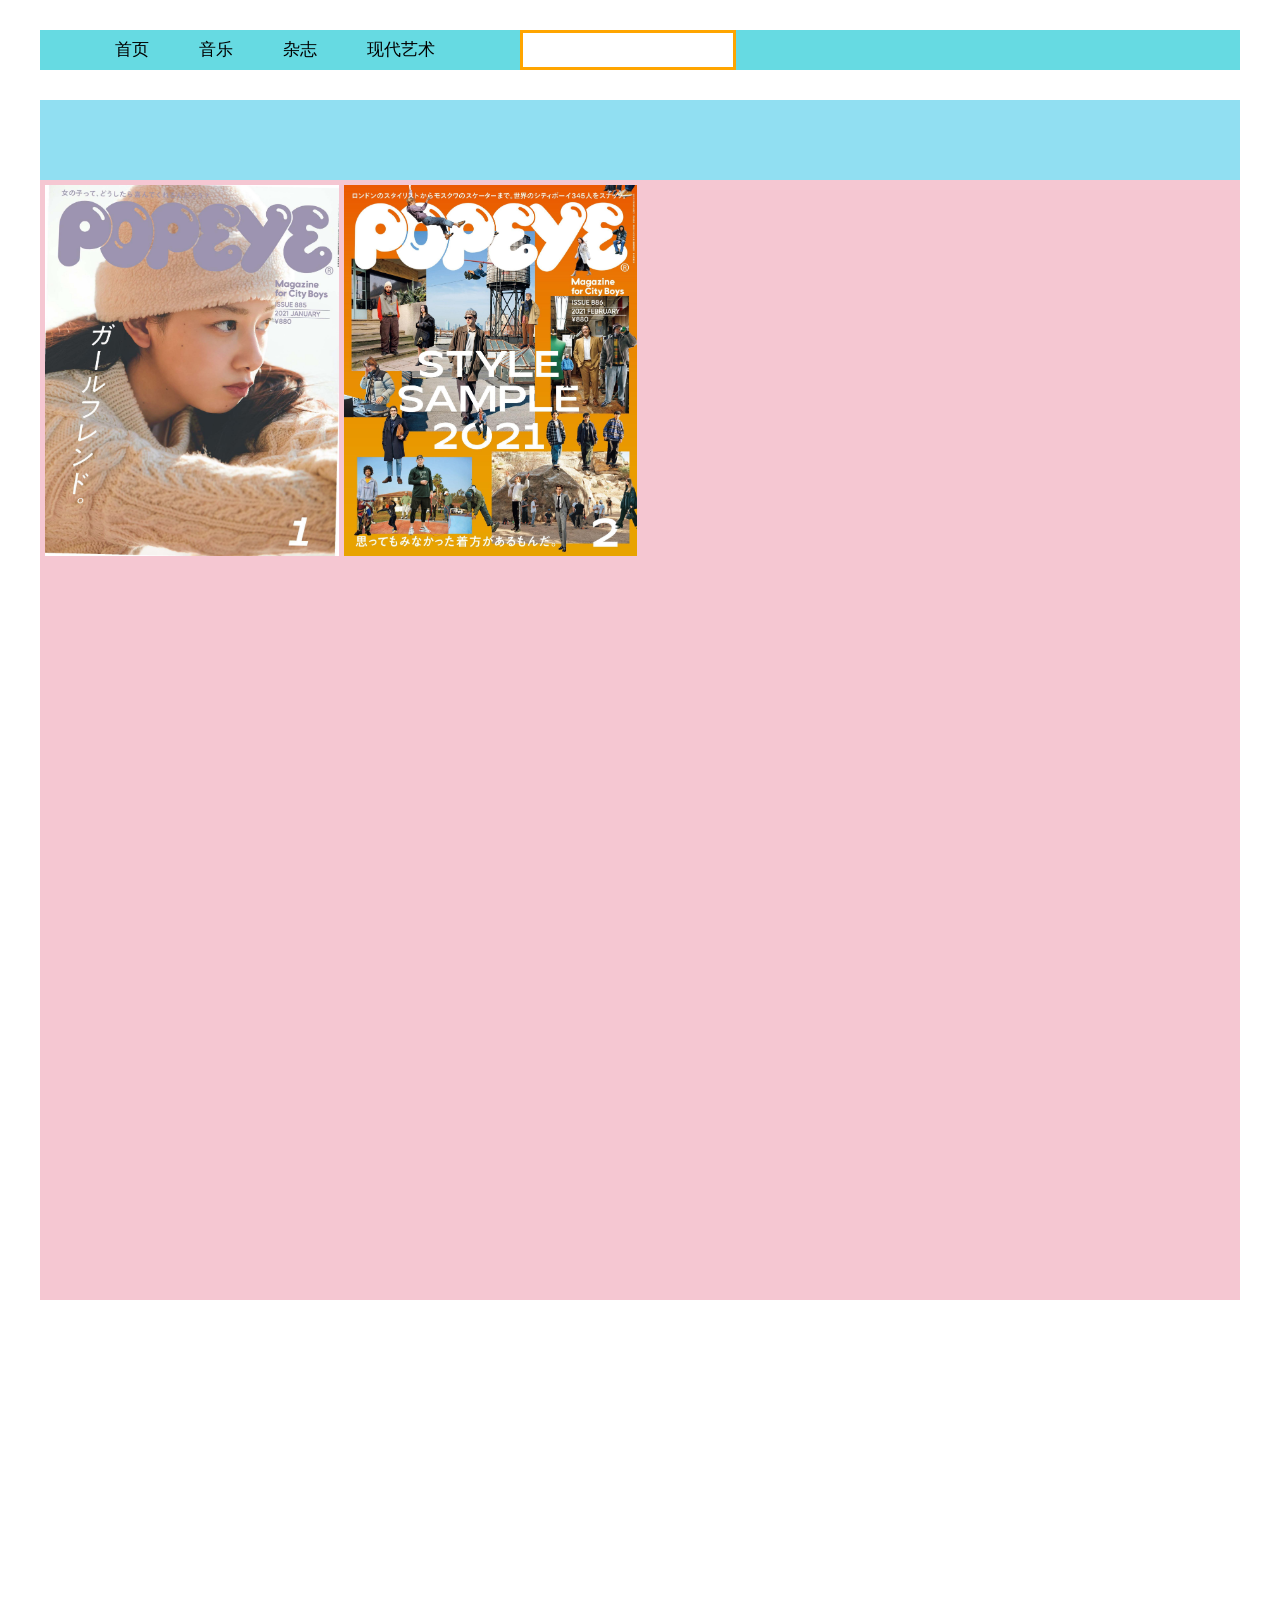
==== magazine.html @ ff43683a "git add .!" ====
<!DOCTYPE html>
<html lang="zh-CN">

<head>
    <meta charset="UTF-8">
    <meta http-equiv="X-UA-Compatible" content="IE=edge">
    <meta name="viewport" content="width=device-width, initial-scale=1.0">
    <title>Boring website</title>
    <link rel="stylesheet" href="style1.css">
    <style>
        @font-face {
            font-family: 'icomoon';
            src: url('fonts/icomoon.eot?he8ywf');
            src: url('fonts/icomoon.eot?he8ywf#iefix') format('embedded-opentype'),
                url('fonts/icomoon.ttf?he8ywf') format('truetype'),
                url('fonts/icomoon.woff?he8ywf') format('woff'),
                url('fonts/icomoon.svg?he8ywf#icomoon') format('svg');
            font-weight: normal;
            font-style: normal;
            font-display: block;
        }
    </style>
</head>

<body>
    <div class="header w">
        <div class="nav">
            <ul>
                <li><a href="indetx.html">首页</a></li>
                <li><a href="">音乐</a></li>
                <li><a href="">杂志</a></li>
                <li><a href="">现代艺术</a></li>
            </ul>
        </div>
        <div>
            <input type="text">
        </div>
    </div>
    <div class="box w">
        <div class="box-hd"></div>
        <div class="box-bd">
            <div>
                <div class="mask"></div>
                <a href="https://renleia.github.io/3/POPEYE%202021.1.pdf" download=""><img src="images/POPEYE 2021.jpg"
                        alt="">
                </a>
            </div>
            <div>
                <div class="mask"></div>
                <a href="https://renleia.github.io/3/POPEYE%202021.2.pdf" download=""><img
                        src="images/POPEYE 2021.2.jpg" alt="">
                </a>
            </div>
        </div>
    </div>
</body>

</html>
---- style1.css ----
body {
    height: 2000px;
}

* {
    margin: 0;
    padding: 0;
}

li {
    list-style: none;
}

.w {
    width: 1200px;
    margin: auto;
}


/* 头部区域开始 */
.header {
    height: 40px;
    margin: 30px auto;
    background: rgb(102, 218, 226);
}

.nav {
    float: left;
    margin-left: 50px;
}

.nav ul li {
    float: left;
    margin: auto 15px;
}

.nav ul li a {
    display: block;
    height: 40px;
    padding: 0 10px;
    font-size: 17px;
    color: black;
    line-height: 40px;
    text-decoration: none;

}
.nav ul li a:hover {
    color: orange;
    border-bottom: orange solid 3px;
}

.header input {
    width: 200px;
    height: 34px;
    border: orange solid 3px;
    margin-left: 60px;
    padding-left: 10px;
    
}

.header input:focus {
    font-size: 17px;
    outline: none
}

/* 头部区域结束 */

/* 内容区域开始 */

.box {
    height: 1200px;
    background: rgb(245, 199, 210);

}

.box-hd {
    position: relative;
    height: 80px;
    background: rgba(108, 233, 255, 0.726);
}

.box-bd div {
    position: relative;
    float: left;
    width: 293.5px;
    height: 371.1376px;
    background: white;
    margin: 5px 0px 5px 5px;
}
.box-bd div a img {
    width: 100%;
}
.box-bd div .mask {
    display: none;
    position: absolute;
    width: 100%;
    height: 100%;
    background: rgba(0, 0, 0, 0.301) url(images/zoom.png) no-repeat center;
    margin: 0px;
}

.box-bd div:hover .mask{
    display: block;
}
/* 内容区域结束 */
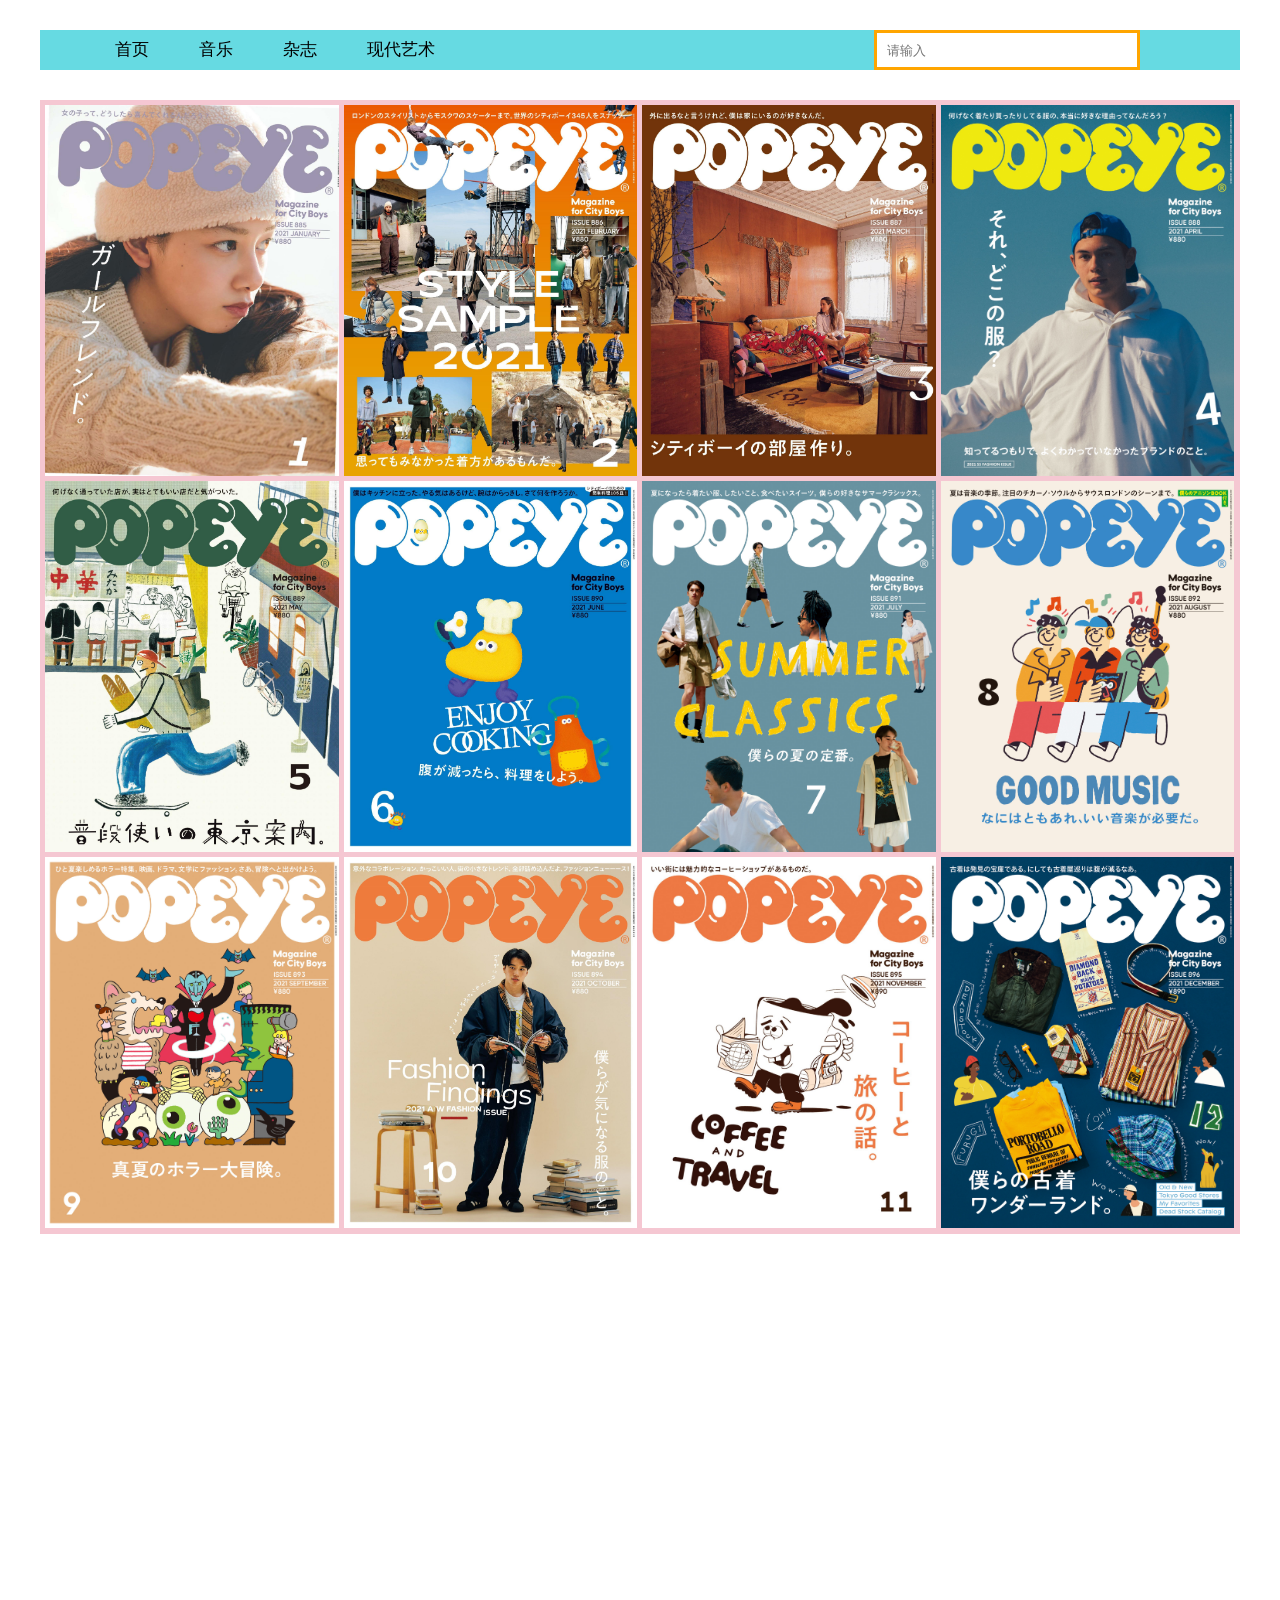
==== commit 18b813d8: "git add ." ====
--- a/magazine.html
+++ b/magazine.html
@@ -26,22 +26,22 @@
     <div class="header w">
         <div class="nav">
             <ul>
-                <li><a href="indetx.html">首页</a></li>
+                <li><a href="index.html">首页</a></li>
                 <li><a href="">音乐</a></li>
                 <li><a href="">杂志</a></li>
                 <li><a href="">现代艺术</a></li>
             </ul>
         </div>
         <div>
-            <input type="text">
+            <input type="text" placeholder="请输入">
         </div>
     </div>
     <div class="box w">
-        <div class="box-hd"></div>
+        
         <div class="box-bd">
             <div>
                 <div class="mask"></div>
-                <a href="https://renleia.github.io/3/POPEYE%202021.1.pdf" download=""><img src="images/POPEYE 2021.jpg"
+                <a href="https://renleia.github.io/3/POPEYE%202021.1.pdf" download=""><img src="images/POPEYE 2021.1.jpg"
                         alt="">
                 </a>
             </div>
@@ -51,6 +51,67 @@
                         src="images/POPEYE 2021.2.jpg" alt="">
                 </a>
             </div>
+            <div>
+                <div class="mask"></div>
+                <a href="https://renleia.github.io/3/POPEYE%202021.2.pdf" download=""><img
+                        src="images/POPEYE 2021.3.jpg" alt="">
+                </a>
+            </div>
+            <div>
+                <div class="mask"></div>
+                <a href="https://renleia.github.io/3/POPEYE%202021.2.pdf" download=""><img
+                        src="images/POPEYE 2021.4.jpg" alt="">
+                </a>
+            </div>
+            <div>
+                <div class="mask"></div>
+                <a href="https://renleia.github.io/3/POPEYE%202021.2.pdf" download=""><img
+                        src="images/POPEYE 2021.5.jpg" alt="">
+                </a>
+            </div>
+            <div>
+                <div class="mask"></div>
+                <a href="https://renleia.github.io/3/POPEYE%202021.2.pdf" download=""><img
+                        src="images/POPEYE 2021.6.jpg" alt="">
+                </a>
+            </div>
+            <div>
+                <div class="mask"></div>
+                <a href="https://renleia.github.io/3/POPEYE%202021.2.pdf" download=""><img
+                        src="images/POPEYE 2021.7.jpg" alt="">
+                </a>
+            </div>
+            <div>
+                <div class="mask"></div>
+                <a href="https://renleia.github.io/3/POPEYE%202021.2.pdf" download=""><img
+                        src="images/POPEYE 2021.8.jpg" alt="">
+                </a>
+            </div>
+            <div>
+                <div class="mask"></div>
+                <a href="https://renleia.github.io/3/POPEYE%202021.2.pdf" download=""><img
+                        src="images/POPEYE 2021.9.jpg" alt="">
+                </a>
+            </div>
+            <div>
+                <div class="mask"></div>
+                <a href="https://renleia.github.io/3/POPEYE%202021.2.pdf" download=""><img
+                        src="images/POPEYE 2021.10.jpg" alt="">
+                </a>
+            </div>
+            <div>
+                <div class="mask"></div>
+                <a href="https://renleia.github.io/3/POPEYE%202021.2.pdf" download=""><img
+                        src="images/POPEYE 2021.11.jpg" alt="">
+                </a>
+            </div>
+            <div>
+                <div class="mask"></div>
+                <a href="https://renleia.github.io/3/POPEYE%202021.2.pdf" download=""><img
+                        src="images/POPEYE 2021.12.jpg" alt="">
+                </a>
+            </div>
+
         </div>
     </div>
 </body>
--- a/style1.css
+++ b/style1.css
@@ -44,22 +44,24 @@
     text-decoration: none;
 
 }
+
 .nav ul li a:hover {
     color: orange;
     border-bottom: orange solid 3px;
 }
 
 .header input {
-    width: 200px;
+    float: right;
+    width: 250px;
     height: 34px;
     border: orange solid 3px;
-    margin-left: 60px;
+    margin-right: 100px;
     padding-left: 10px;
-    
+    font-size: 13px;
+
 }
 
 .header input:focus {
-    font-size: 17px;
     outline: none
 }
 
@@ -68,7 +70,7 @@
 /* 内容区域开始 */
 
 .box {
-    height: 1200px;
+    height: 1134px;
     background: rgb(245, 199, 210);
 
 }
@@ -85,11 +87,19 @@
     width: 293.5px;
     height: 371.1376px;
     background: white;
-    margin: 5px 0px 5px 5px;
+    margin: 5px 5px 0px 0px;
 }
+
+.box-bd div:nth-child(4n+1) {
+    margin-left: 5px;
+}
+
+
+
 .box-bd div a img {
     width: 100%;
 }
+
 .box-bd div .mask {
     display: none;
     position: absolute;
@@ -99,7 +109,8 @@
     margin: 0px;
 }
 
-.box-bd div:hover .mask{
+.box-bd div:hover .mask {
     display: block;
 }
+
 /* 内容区域结束 */
